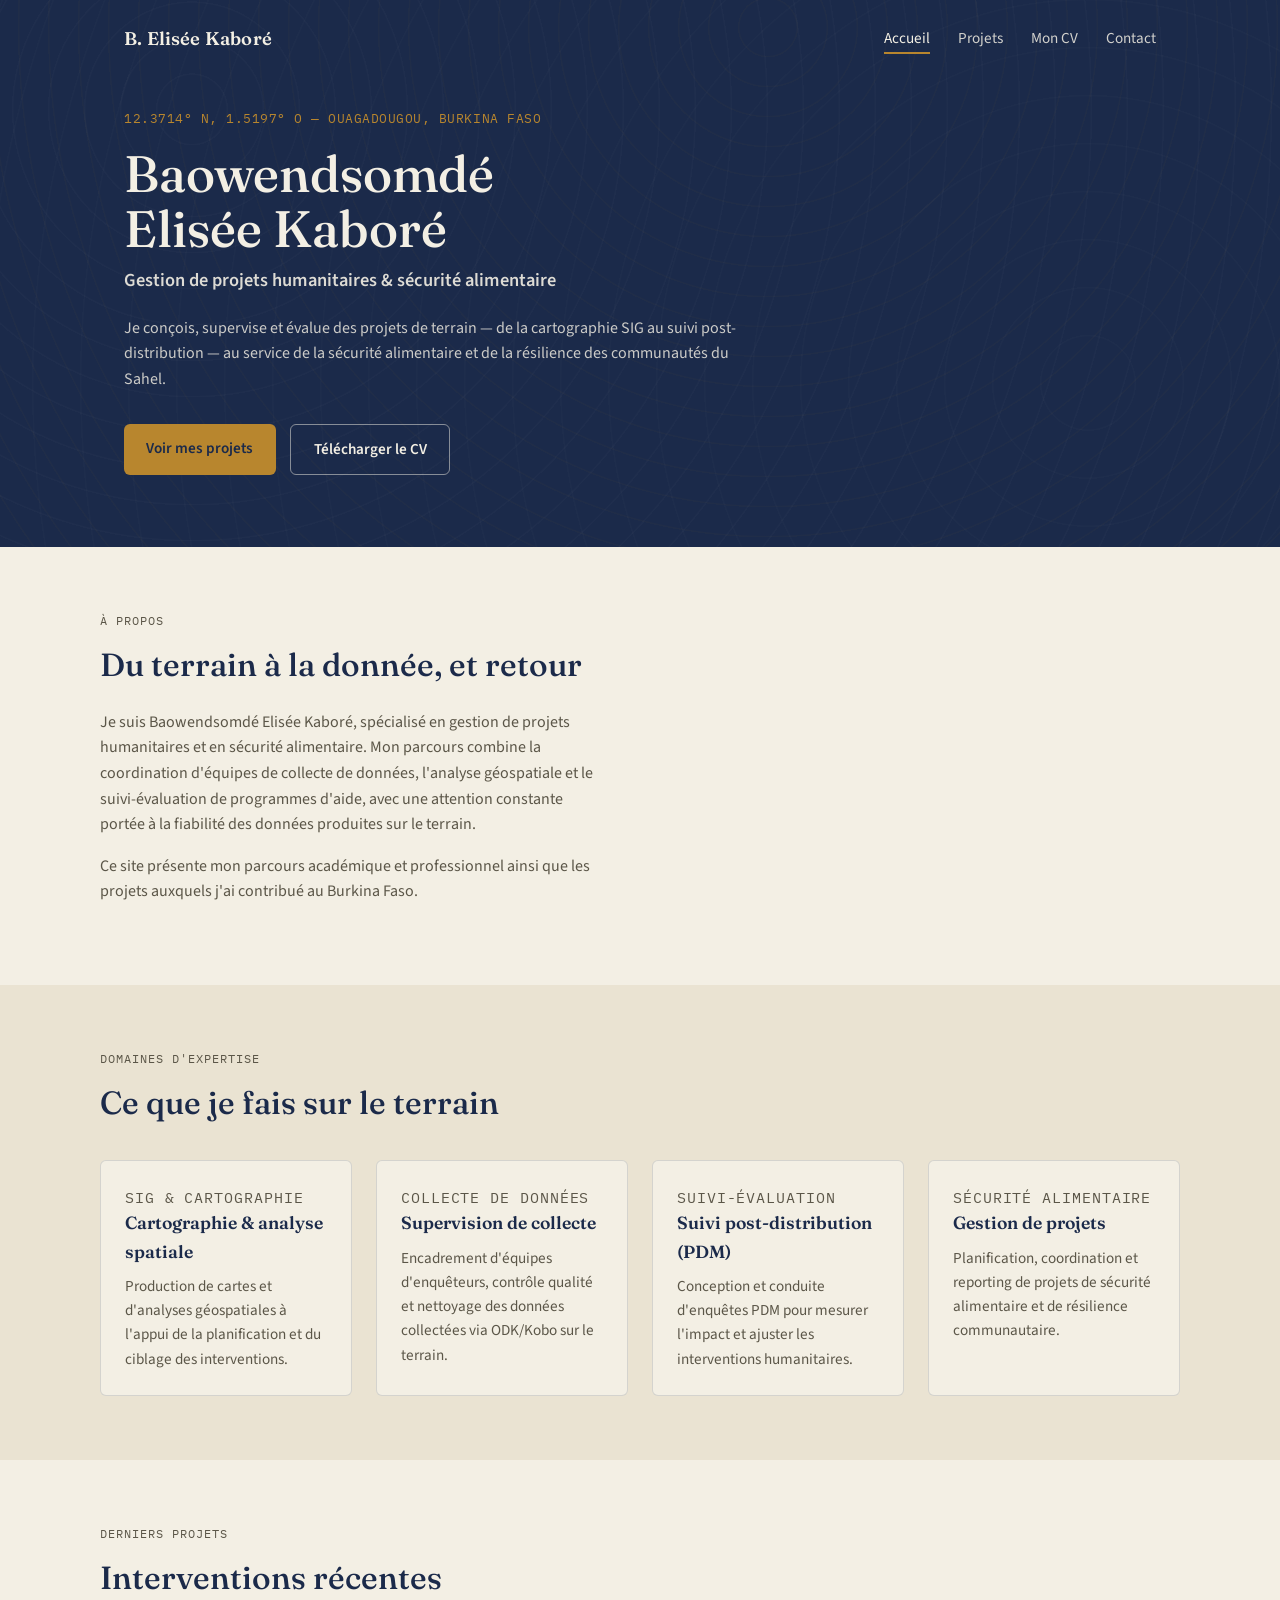
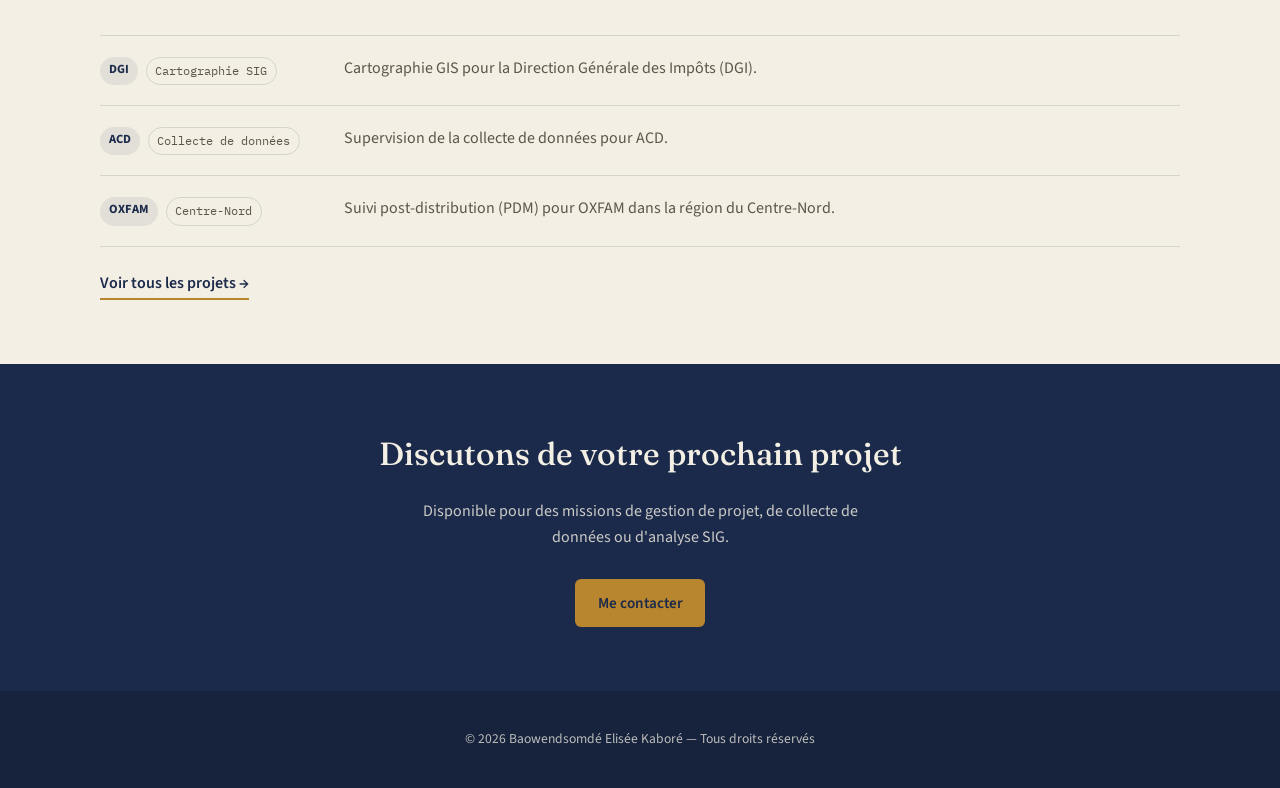
==== index.html @ 7a0c680c "Add files via upload" ====
<!DOCTYPE html>
<html lang="fr">
<head>
  <meta charset="UTF-8">
  <meta name="viewport" content="width=device-width, initial-scale=1.0">
  <title>Baowendsomdé Elisée Kaboré — Gestion de projets humanitaires & sécurité alimentaire</title>
  <meta name="description" content="Site professionnel de Baowendsomdé Elisée Kaboré, spécialiste en gestion de projets humanitaires, sécurité alimentaire et systèmes d'information géographique (SIG) au Burkina Faso.">

  <link rel="preconnect" href="https://fonts.googleapis.com">
  <link rel="preconnect" href="https://fonts.gstatic.com" crossorigin>
  <link href="https://fonts.googleapis.com/css2?family=Fraunces:opsz,wght@9..144,400;9..144,500;9..144,600&family=Source+Sans+3:wght@400;600;700&family=IBM+Plex+Mono:wght@400;500&display=swap" rel="stylesheet">

  <link rel="stylesheet" href="style.css">
</head>
<body>

  <header class="site-header">
    <div class="topo" aria-hidden="true"></div>

    <div class="header-inner">
      <nav class="site-nav">
        <a class="brand" href="index.html">B. Elisée Kaboré</a>
        <button class="nav-toggle" id="navToggle" aria-expanded="false" aria-controls="navList">
          <span></span><span></span><span></span>
          <span class="sr-only">Menu</span>
        </button>
        <ul id="navList" class="nav-list">
          <li><a href="index.html" aria-current="page">Accueil</a></li>
          <li><a href="projets.html">Projets</a></li>
          <li><a href="cv/CV_KABORE_Baowendsomde_Elisee.pdf">Mon CV</a></li>
          <li><a href="contact.html">Contact</a></li>
        </ul>
      </nav>

      <div class="hero">
        <p class="coord-tag">12.3714° N, 1.5197° O — Ouagadougou, Burkina Faso</p>
        <h1>Baowendsomdé Elisée&nbsp;Kaboré</h1>
        <p class="hero-role">Gestion de projets humanitaires &amp; sécurité alimentaire</p>
        <p class="hero-lede">
          Je conçois, supervise et évalue des projets de terrain — de la cartographie SIG
          au suivi post-distribution — au service de la sécurité alimentaire et de la
          résilience des communautés du Sahel.
        </p>
        <div class="hero-actions">
          <a class="btn btn-primary" href="projets.html">Voir mes projets</a>
          <a class="btn btn-ghost" href="cv/CV_KABORE_Baowendsomde_Elisee.pdf">Télécharger le CV</a>
        </div>
      </div>
    </div>
  </header>

  <main>

    <section class="section" id="about" aria-labelledby="about-title">
      <div class="section-inner">
        <p class="eyebrow">À propos</p>
        <h2 id="about-title">Du terrain à la donnée, et retour</h2>
        <p>
          Je suis Baowendsomdé Elisée Kaboré, spécialisé en gestion de projets
          humanitaires et en sécurité alimentaire. Mon parcours combine la
          coordination d'équipes de collecte de données, l'analyse géospatiale
          et le suivi-évaluation de programmes d'aide, avec une attention
          constante portée à la fiabilité des données produites sur le terrain.
        </p>
        <p>
          Ce site présente mon parcours académique et professionnel ainsi que
          les projets auxquels j'ai contribué au Burkina Faso.
        </p>
      </div>
    </section>

    <section class="section section-alt" id="expertise" aria-labelledby="expertise-title">
      <div class="section-inner">
        <p class="eyebrow">Domaines d'expertise</p>
        <h2 id="expertise-title">Ce que je fais sur le terrain</h2>
        <div class="card-grid">
          <article class="card">
            <p class="card-tag">SIG &amp; cartographie</p>
            <h3>Cartographie &amp; analyse spatiale</h3>
            <p>Production de cartes et d'analyses géospatiales à l'appui de la
              planification et du ciblage des interventions.</p>
          </article>
          <article class="card">
            <p class="card-tag">Collecte de données</p>
            <h3>Supervision de collecte</h3>
            <p>Encadrement d'équipes d'enquêteurs, contrôle qualité et
              nettoyage des données collectées via ODK/Kobo sur le terrain.</p>
          </article>
          <article class="card">
            <p class="card-tag">Suivi-évaluation</p>
            <h3>Suivi post-distribution (PDM)</h3>
            <p>Conception et conduite d'enquêtes PDM pour mesurer l'impact et
              ajuster les interventions humanitaires.</p>
          </article>
          <article class="card">
            <p class="card-tag">Sécurité alimentaire</p>
            <h3>Gestion de projets</h3>
            <p>Planification, coordination et reporting de projets de sécurité
              alimentaire et de résilience communautaire.</p>
          </article>
        </div>
      </div>
    </section>

    <section class="section" id="projects" aria-labelledby="projects-title">
      <div class="section-inner">
        <p class="eyebrow">Derniers projets</p>
        <h2 id="projects-title">Interventions récentes</h2>
        <ul class="project-list">
          <li class="project-item">
            <div class="project-meta">
              <span class="tag">DGI</span>
              <span class="tag tag-mono">Cartographie SIG</span>
            </div>
            <p>Cartographie GIS pour la Direction Générale des Impôts (DGI).</p>
          </li>
          <li class="project-item">
            <div class="project-meta">
              <span class="tag">ACD</span>
              <span class="tag tag-mono">Collecte de données</span>
            </div>
            <p>Supervision de la collecte de données pour ACD.</p>
          </li>
          <li class="project-item">
            <div class="project-meta">
              <span class="tag">OXFAM</span>
              <span class="tag tag-mono">Centre-Nord</span>
            </div>
            <p>Suivi post-distribution (PDM) pour OXFAM dans la région du Centre-Nord.</p>
          </li>
        </ul>
        <a class="link-arrow" href="projets.html">Voir tous les projets →</a>
      </div>
    </section>

    <section class="section section-cta" aria-labelledby="cta-title">
      <div class="section-inner">
        <h2 id="cta-title">Discutons de votre prochain projet</h2>
        <p>Disponible pour des missions de gestion de projet, de collecte de données ou d'analyse SIG.</p>
        <a class="btn btn-primary" href="contact.html">Me contacter</a>
      </div>
    </section>

  </main>

  <footer class="site-footer">
    <p>&copy; 2026 Baowendsomdé Elisée Kaboré — Tous droits réservés</p>
  </footer>

  <script>
    const navToggle = document.getElementById('navToggle');
    const navList = document.getElementById('navList');
    navToggle.addEventListener('click', () => {
      const isOpen = navList.classList.toggle('is-open');
      navToggle.setAttribute('aria-expanded', String(isOpen));
    });
  </script>

</body>
</html>
---- style.css ----
/* =========================================================
   Tokens
   ========================================================= */
:root {
  --ink: #1B2A4A;           /* bleu nuit — autorité, headers */
  --ink-soft: #364766;
  --paper: #F3EFE4;         /* papier sable, chaud */
  --paper-alt: #EAE3D2;
  --text: #2E2A22;          /* brun-gris, lisible sur papier */
  --text-muted: #5B5648;
  --ochre: #B8862E;         /* latérite / terre du Sahel */
  --ochre-dark: #93691F;
  --green: #4F6F52;         /* végétation de savane */
  --line: rgba(27, 42, 74, 0.14);

  --font-display: "Fraunces", Georgia, serif;
  --font-body: "Source Sans 3", -apple-system, BlinkMacSystemFont, sans-serif;
  --font-mono: "IBM Plex Mono", ui-monospace, Menlo, monospace;

  --radius: 6px;
  --max-width: 1080px;
}

* { box-sizing: border-box; }

.sr-only {
  position: absolute;
  width: 1px; height: 1px;
  padding: 0; margin: -1px;
  overflow: hidden; clip: rect(0,0,0,0);
  white-space: nowrap; border: 0;
}

html { scroll-behavior: smooth; }

body {
  margin: 0;
  font-family: var(--font-body);
  color: var(--text);
  background: var(--paper);
  line-height: 1.6;
  -webkit-font-smoothing: antialiased;
}

a { color: inherit; }

:focus-visible {
  outline: 3px solid var(--ochre);
  outline-offset: 3px;
}

/* =========================================================
   Header + motif topographique (signature)
   ========================================================= */
.site-header {
  position: relative;
  background: var(--ink);
  color: var(--paper);
  overflow: hidden;
}

.topo {
  position: absolute;
  inset: 0;
  pointer-events: none;
  opacity: 0.35;
  background-image:
    repeating-radial-gradient(circle at 15% 20%, transparent 0 34px, rgba(243,239,228,0.06) 35px 36px),
    repeating-radial-gradient(circle at 85% 70%, transparent 0 46px, rgba(243,239,228,0.05) 47px 48px),
    repeating-radial-gradient(circle at 60% 5%, transparent 0 28px, rgba(184,134,46,0.10) 29px 30px);
}

.header-inner {
  position: relative;
  max-width: var(--max-width);
  margin: 0 auto;
  padding: 1.5rem 1.5rem 4.5rem;
}

.site-nav {
  display: flex;
  align-items: center;
  justify-content: space-between;
  gap: 1rem;
}

.brand {
  font-family: var(--font-display);
  font-weight: 600;
  font-size: 1.15rem;
  text-decoration: none;
  letter-spacing: 0.01em;
}

.nav-list {
  list-style: none;
  display: flex;
  gap: 1.75rem;
  margin: 0;
  padding: 0;
}

.nav-list a {
  text-decoration: none;
  font-size: 0.95rem;
  color: var(--paper);
  opacity: 0.85;
  border-bottom: 2px solid transparent;
  padding-bottom: 3px;
  transition: opacity 0.15s ease, border-color 0.15s ease;
}

.nav-list a:hover,
.nav-list a[aria-current="page"] {
  opacity: 1;
  border-color: var(--ochre);
}

.nav-toggle {
  display: none;
  flex-direction: column;
  gap: 4px;
  background: none;
  border: none;
  cursor: pointer;
  padding: 8px;
}
.nav-toggle span {
  width: 22px;
  height: 2px;
  background: var(--paper);
  display: block;
}

/* Hero */
.hero {
  max-width: 640px;
  margin-top: 3.5rem;
}

.coord-tag {
  font-family: var(--font-mono);
  font-size: 0.8rem;
  letter-spacing: 0.04em;
  color: var(--ochre);
  text-transform: uppercase;
  margin: 0 0 1rem;
}

.hero h1 {
  font-family: var(--font-display);
  font-weight: 500;
  font-size: clamp(2.1rem, 5vw, 3.2rem);
  line-height: 1.08;
  margin: 0 0 0.6rem;
}

.hero-role {
  font-size: 1.15rem;
  color: var(--paper);
  opacity: 0.9;
  margin: 0 0 1.25rem;
  font-weight: 600;
}

.hero-lede {
  color: var(--paper);
  opacity: 0.82;
  margin: 0 0 2rem;
}

.hero-actions {
  display: flex;
  gap: 0.9rem;
  flex-wrap: wrap;
}

/* Buttons */
.btn {
  display: inline-block;
  text-decoration: none;
  padding: 0.75rem 1.4rem;
  border-radius: var(--radius);
  font-weight: 600;
  font-size: 0.95rem;
  transition: transform 0.15s ease, background 0.15s ease, border-color 0.15s ease;
}
.btn:hover { transform: translateY(-1px); }

.btn-primary {
  background: var(--ochre);
  color: var(--ink);
}
.btn-primary:hover { background: var(--ochre-dark); }

.btn-ghost {
  border: 1.5px solid rgba(243,239,228,0.5);
  color: var(--paper);
}
.btn-ghost:hover { border-color: var(--paper); }

/* =========================================================
   Sections
   ========================================================= */
.section { padding: 4rem 1.5rem; }
.section-alt { background: var(--paper-alt); }

.section-inner {
  max-width: var(--max-width);
  margin: 0 auto;
}

.eyebrow {
  font-family: var(--font-mono);
  font-size: 0.78rem;
  letter-spacing: 0.08em;
  text-transform: uppercase;
  color: var(--ochre-dark);
  margin: 0 0 0.5rem;
}

.section h2 {
  font-family: var(--font-display);
  font-weight: 500;
  font-size: clamp(1.5rem, 3vw, 2rem);
  color: var(--ink);
  margin: 0 0 1.25rem;
  max-width: 32ch;
}

.section > .section-inner > p {
  max-width: 62ch;
  color: var(--text-muted);
}

/* Cards */
.card-grid {
  display: grid;
  grid-template-columns: repeat(auto-fit, minmax(230px, 1fr));
  gap: 1.5rem;
  margin-top: 2rem;
}

.card {
  background: var(--paper);
  border: 1px solid var(--line);
  border-radius: var(--radius);
  padding: 1.5rem;
}

.card-tag {
  font-family: var(--font-mono);
  font-size: 0.72rem;
  letter-spacing: 0.06em;
  text-transform: uppercase;
  color: var(--green);
  margin: 0 0 0.6rem;
}

.card h3 {
  font-family: var(--font-display);
  font-size: 1.1rem;
  font-weight: 600;
  margin: 0 0 0.5rem;
  color: var(--ink);
}

.card p {
  margin: 0;
  color: var(--text-muted);
  font-size: 0.95rem;
}

/* Project list */
.project-list {
  list-style: none;
  margin: 2rem 0 1.5rem;
  padding: 0;
  border-top: 1px solid var(--line);
}

.project-item {
  padding: 1.25rem 0;
  border-bottom: 1px solid var(--line);
  display: flex;
  flex-wrap: wrap;
  align-items: baseline;
  gap: 0.5rem 1.5rem;
}

.project-meta {
  display: flex;
  gap: 0.5rem;
  min-width: 220px;
}

.tag {
  font-size: 0.78rem;
  font-weight: 700;
  color: var(--ink);
  background: rgba(27,42,74,0.08);
  padding: 0.2rem 0.55rem;
  border-radius: 999px;
}

.tag-mono {
  font-family: var(--font-mono);
  font-weight: 400;
  color: var(--text-muted);
  background: transparent;
  border: 1px solid var(--line);
}

.project-item p {
  margin: 0;
  color: var(--text-muted);
}

.link-arrow {
  display: inline-block;
  text-decoration: none;
  font-weight: 600;
  color: var(--ink);
  border-bottom: 2px solid var(--ochre);
  padding-bottom: 2px;
}

/* CTA */
.section-cta {
  background: var(--ink);
  color: var(--paper);
  text-align: center;
}
.section-cta h2 { color: var(--paper); max-width: none; }
.section-cta p { color: var(--paper); opacity: 0.82; margin: 0 auto 1.75rem; max-width: 50ch; }
.section-cta .section-inner p { color: var(--paper); }

/* Footer */
.site-footer {
  background: #17233D;
  color: rgba(243,239,228,0.75);
  text-align: center;
  padding: 1.5rem;
  font-size: 0.85rem;
}

/* =========================================================
   Responsive
   ========================================================= */
@media (max-width: 720px) {
  .nav-toggle { display: flex; }
  .nav-list {
    position: absolute;
    top: 100%;
    left: 0;
    right: 0;
    background: var(--ink);
    flex-direction: column;
    gap: 0;
    padding: 0.5rem 1.5rem 1rem;
    display: none;
  }
  .nav-list.is-open { display: flex; }
  .nav-list li { padding: 0.5rem 0; }
  .header-inner { padding-bottom: 3rem; }
}

@media (prefers-reduced-motion: reduce) {
  html { scroll-behavior: auto; }
  .btn:hover { transform: none; }
}
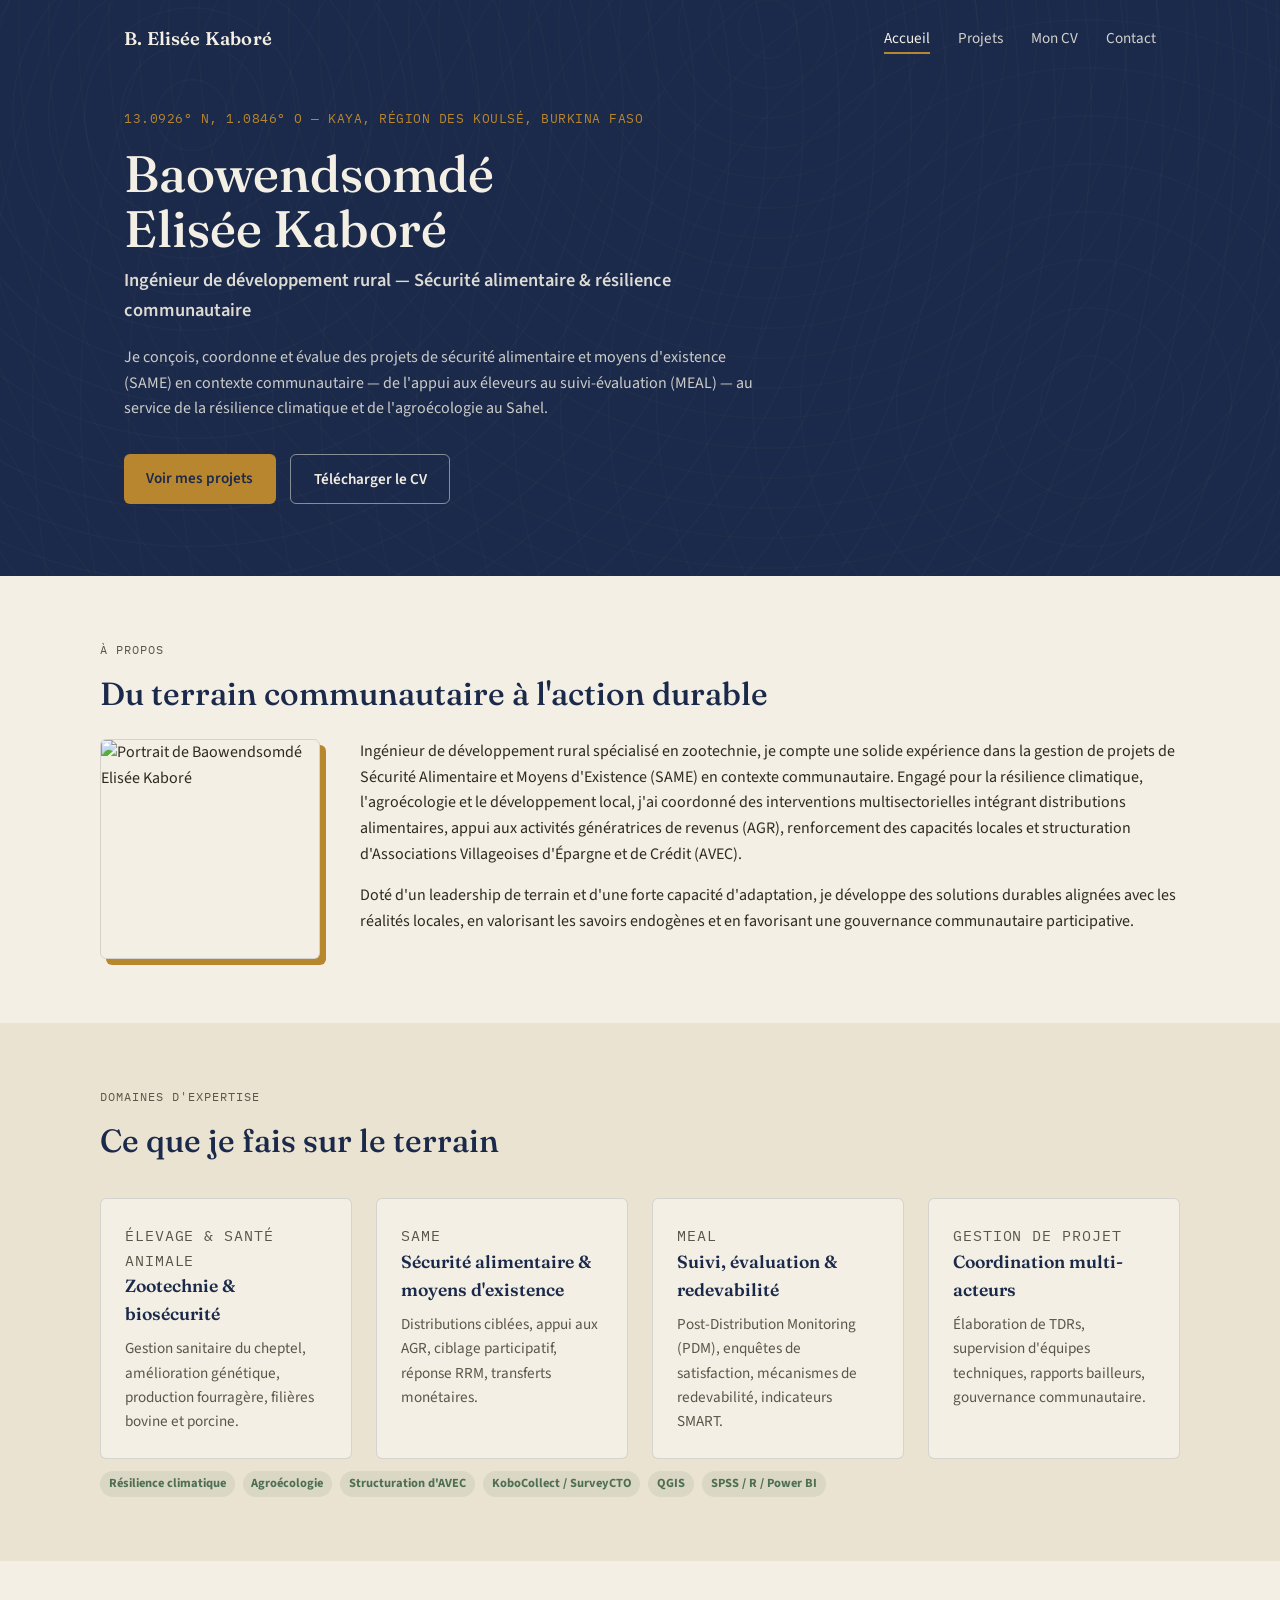
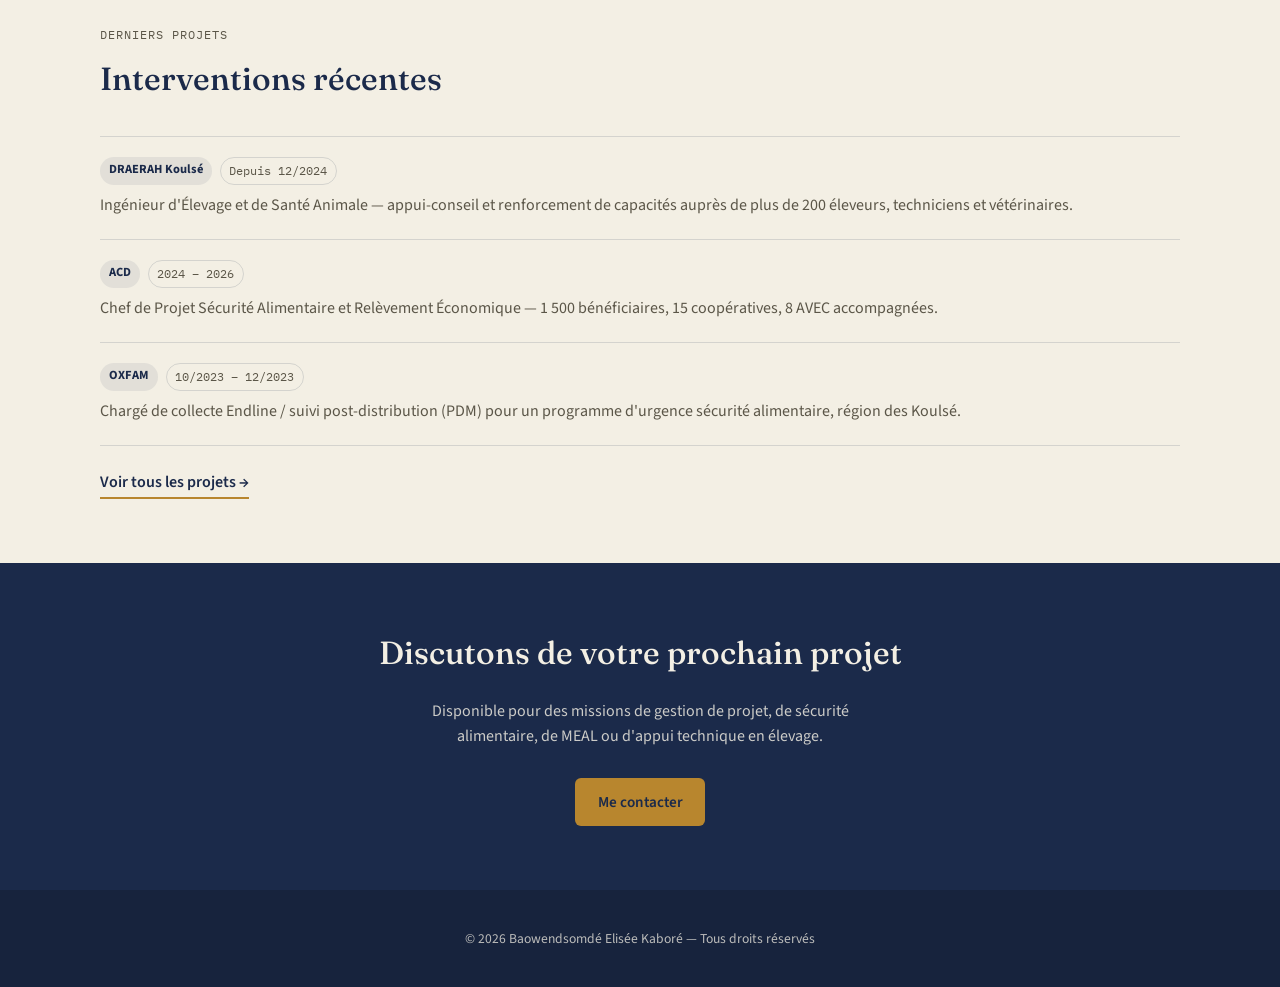
==== commit abbc9f81: "Add files via upload" ====
--- a/index.html
+++ b/index.html
@@ -3,8 +3,8 @@
 <head>
   <meta charset="UTF-8">
   <meta name="viewport" content="width=device-width, initial-scale=1.0">
-  <title>Baowendsomdé Elisée Kaboré — Gestion de projets humanitaires & sécurité alimentaire</title>
-  <meta name="description" content="Site professionnel de Baowendsomdé Elisée Kaboré, spécialiste en gestion de projets humanitaires, sécurité alimentaire et systèmes d'information géographique (SIG) au Burkina Faso.">
+  <title>Baowendsomdé Elisée Kaboré — Ingénieur de développement rural | Sécurité alimentaire & résilience</title>
+  <meta name="description" content="Site professionnel de Baowendsomdé Elisée Kaboré, ingénieur de développement rural spécialisé en sécurité alimentaire, moyens d'existence (SAME), MEAL et élevage durable au Burkina Faso.">
 
   <link rel="preconnect" href="https://fonts.googleapis.com">
   <link rel="preconnect" href="https://fonts.gstatic.com" crossorigin>
@@ -33,13 +33,14 @@
       </nav>
 
       <div class="hero">
-        <p class="coord-tag">12.3714° N, 1.5197° O — Ouagadougou, Burkina Faso</p>
+        <p class="coord-tag">13.0926° N, 1.0846° O — Kaya, Région des Koulsé, Burkina Faso</p>
         <h1>Baowendsomdé Elisée&nbsp;Kaboré</h1>
-        <p class="hero-role">Gestion de projets humanitaires &amp; sécurité alimentaire</p>
+        <p class="hero-role">Ingénieur de développement rural — Sécurité alimentaire &amp; résilience communautaire</p>
         <p class="hero-lede">
-          Je conçois, supervise et évalue des projets de terrain — de la cartographie SIG
-          au suivi post-distribution — au service de la sécurité alimentaire et de la
-          résilience des communautés du Sahel.
+          Je conçois, coordonne et évalue des projets de sécurité alimentaire et moyens
+          d'existence (SAME) en contexte communautaire — de l'appui aux éleveurs au
+          suivi-évaluation (MEAL) — au service de la résilience climatique et de
+          l'agroécologie au Sahel.
         </p>
         <div class="hero-actions">
           <a class="btn btn-primary" href="projets.html">Voir mes projets</a>
@@ -54,18 +55,31 @@
     <section class="section" id="about" aria-labelledby="about-title">
       <div class="section-inner">
         <p class="eyebrow">À propos</p>
-        <h2 id="about-title">Du terrain à la donnée, et retour</h2>
-        <p>
-          Je suis Baowendsomdé Elisée Kaboré, spécialisé en gestion de projets
-          humanitaires et en sécurité alimentaire. Mon parcours combine la
-          coordination d'équipes de collecte de données, l'analyse géospatiale
-          et le suivi-évaluation de programmes d'aide, avec une attention
-          constante portée à la fiabilité des données produites sur le terrain.
-        </p>
-        <p>
-          Ce site présente mon parcours académique et professionnel ainsi que
-          les projets auxquels j'ai contribué au Burkina Faso.
-        </p>
+        <h2 id="about-title">Du terrain communautaire à l'action durable</h2>
+        <div class="about-grid">
+          <div class="portrait-frame">
+            <img src="assets/portrait.jpg" alt="Portrait de Baowendsomdé Elisée Kaboré" width="220" height="220">
+          </div>
+          <div class="about-text">
+            <p>
+              Ingénieur de développement rural spécialisé en zootechnie, je
+              compte une solide expérience dans la gestion de projets de
+              Sécurité Alimentaire et Moyens d'Existence (SAME) en contexte
+              communautaire. Engagé pour la résilience climatique,
+              l'agroécologie et le développement local, j'ai coordonné des
+              interventions multisectorielles intégrant distributions
+              alimentaires, appui aux activités génératrices de revenus
+              (AGR), renforcement des capacités locales et structuration
+              d'Associations Villageoises d'Épargne et de Crédit (AVEC).
+            </p>
+            <p>
+              Doté d'un leadership de terrain et d'une forte capacité
+              d'adaptation, je développe des solutions durables alignées
+              avec les réalités locales, en valorisant les savoirs endogènes
+              et en favorisant une gouvernance communautaire participative.
+            </p>
+          </div>
+        </div>
       </div>
     </section>
 
@@ -75,29 +89,37 @@
         <h2 id="expertise-title">Ce que je fais sur le terrain</h2>
         <div class="card-grid">
           <article class="card">
-            <p class="card-tag">SIG &amp; cartographie</p>
-            <h3>Cartographie &amp; analyse spatiale</h3>
-            <p>Production de cartes et d'analyses géospatiales à l'appui de la
-              planification et du ciblage des interventions.</p>
+            <p class="card-tag">Élevage &amp; santé animale</p>
+            <h3>Zootechnie &amp; biosécurité</h3>
+            <p>Gestion sanitaire du cheptel, amélioration génétique,
+              production fourragère, filières bovine et porcine.</p>
           </article>
           <article class="card">
-            <p class="card-tag">Collecte de données</p>
-            <h3>Supervision de collecte</h3>
-            <p>Encadrement d'équipes d'enquêteurs, contrôle qualité et
-              nettoyage des données collectées via ODK/Kobo sur le terrain.</p>
+            <p class="card-tag">SAME</p>
+            <h3>Sécurité alimentaire &amp; moyens d'existence</h3>
+            <p>Distributions ciblées, appui aux AGR, ciblage participatif,
+              réponse RRM, transferts monétaires.</p>
           </article>
           <article class="card">
-            <p class="card-tag">Suivi-évaluation</p>
-            <h3>Suivi post-distribution (PDM)</h3>
-            <p>Conception et conduite d'enquêtes PDM pour mesurer l'impact et
-              ajuster les interventions humanitaires.</p>
+            <p class="card-tag">MEAL</p>
+            <h3>Suivi, évaluation &amp; redevabilité</h3>
+            <p>Post-Distribution Monitoring (PDM), enquêtes de satisfaction,
+              mécanismes de redevabilité, indicateurs SMART.</p>
           </article>
           <article class="card">
-            <p class="card-tag">Sécurité alimentaire</p>
-            <h3>Gestion de projets</h3>
-            <p>Planification, coordination et reporting de projets de sécurité
-              alimentaire et de résilience communautaire.</p>
+            <p class="card-tag">Gestion de projet</p>
+            <h3>Coordination multi-acteurs</h3>
+            <p>Élaboration de TDRs, supervision d'équipes techniques,
+              rapports bailleurs, gouvernance communautaire.</p>
           </article>
+        </div>
+        <div class="skills-list">
+          <span class="tag">Résilience climatique</span>
+          <span class="tag">Agroécologie</span>
+          <span class="tag">Structuration d'AVEC</span>
+          <span class="tag">KoboCollect / SurveyCTO</span>
+          <span class="tag">QGIS</span>
+          <span class="tag">SPSS / R / Power BI</span>
         </div>
       </div>
     </section>
@@ -109,24 +131,24 @@
         <ul class="project-list">
           <li class="project-item">
             <div class="project-meta">
-              <span class="tag">DGI</span>
-              <span class="tag tag-mono">Cartographie SIG</span>
+              <span class="tag">DRAERAH Koulsé</span>
+              <span class="tag tag-mono">Depuis 12/2024</span>
             </div>
-            <p>Cartographie GIS pour la Direction Générale des Impôts (DGI).</p>
+            <p>Ingénieur d'Élevage et de Santé Animale — appui-conseil et renforcement de capacités auprès de plus de 200 éleveurs, techniciens et vétérinaires.</p>
           </li>
           <li class="project-item">
             <div class="project-meta">
               <span class="tag">ACD</span>
-              <span class="tag tag-mono">Collecte de données</span>
+              <span class="tag tag-mono">2024 – 2026</span>
             </div>
-            <p>Supervision de la collecte de données pour ACD.</p>
+            <p>Chef de Projet Sécurité Alimentaire et Relèvement Économique — 1 500 bénéficiaires, 15 coopératives, 8 AVEC accompagnées.</p>
           </li>
           <li class="project-item">
             <div class="project-meta">
               <span class="tag">OXFAM</span>
-              <span class="tag tag-mono">Centre-Nord</span>
+              <span class="tag tag-mono">10/2023 – 12/2023</span>
             </div>
-            <p>Suivi post-distribution (PDM) pour OXFAM dans la région du Centre-Nord.</p>
+            <p>Chargé de collecte Endline / suivi post-distribution (PDM) pour un programme d'urgence sécurité alimentaire, région des Koulsé.</p>
           </li>
         </ul>
         <a class="link-arrow" href="projets.html">Voir tous les projets →</a>
@@ -136,7 +158,7 @@
     <section class="section section-cta" aria-labelledby="cta-title">
       <div class="section-inner">
         <h2 id="cta-title">Discutons de votre prochain projet</h2>
-        <p>Disponible pour des missions de gestion de projet, de collecte de données ou d'analyse SIG.</p>
+        <p>Disponible pour des missions de gestion de projet, de sécurité alimentaire, de MEAL ou d'appui technique en élevage.</p>
         <a class="btn btn-primary" href="contact.html">Me contacter</a>
       </div>
     </section>
--- a/style.css
+++ b/style.css
@@ -342,6 +342,173 @@
   text-align: center;
   padding: 1.5rem;
   font-size: 0.85rem;
+}
+
+/* =========================================================
+   About — portrait + texte
+   ========================================================= */
+.about-grid {
+  display: grid;
+  grid-template-columns: 220px 1fr;
+  gap: 2.5rem;
+  align-items: start;
+}
+
+.portrait-frame {
+  position: relative;
+  width: 220px;
+}
+
+.portrait-frame img {
+  display: block;
+  width: 220px;
+  height: 220px;
+  object-fit: cover;
+  border-radius: var(--radius);
+  border: 1px solid var(--line);
+  box-shadow: 6px 6px 0 var(--ochre);
+}
+
+.about-grid .about-text p:first-child { margin-top: 0; }
+
+/* =========================================================
+   Timeline — expérience
+   ========================================================= */
+.timeline {
+  margin-top: 2rem;
+  border-top: 1px solid var(--line);
+}
+
+.timeline-item {
+  padding: 1.75rem 0;
+  border-bottom: 1px solid var(--line);
+}
+
+.timeline-head {
+  display: flex;
+  flex-wrap: wrap;
+  align-items: baseline;
+  justify-content: space-between;
+  gap: 0.4rem 1rem;
+  margin-bottom: 0.35rem;
+}
+
+.timeline-role {
+  font-family: var(--font-display);
+  font-weight: 600;
+  font-size: 1.05rem;
+  color: var(--ink);
+  margin: 0;
+}
+
+.timeline-period {
+  font-family: var(--font-mono);
+  font-size: 0.78rem;
+  color: var(--ochre-dark);
+  white-space: nowrap;
+}
+
+.timeline-org {
+  font-size: 0.9rem;
+  color: var(--text-muted);
+  margin: 0 0 0.75rem;
+}
+
+.timeline-item ul {
+  margin: 0;
+  padding-left: 1.1rem;
+  color: var(--text-muted);
+}
+
+.timeline-item li { margin-bottom: 0.4rem; }
+.timeline-item li:last-child { margin-bottom: 0; }
+
+.timeline-stat {
+  display: inline-block;
+  margin-top: 0.6rem;
+  font-family: var(--font-mono);
+  font-size: 0.78rem;
+  color: var(--green);
+}
+
+/* Skills list (tags) */
+.skills-list {
+  display: flex;
+  flex-wrap: wrap;
+  gap: 0.5rem;
+  margin-top: 0.75rem;
+}
+
+.skills-list .tag { background: rgba(79,111,82,0.10); color: var(--green); }
+
+/* Education / certifications */
+.edu-list {
+  list-style: none;
+  margin: 1.5rem 0 0;
+  padding: 0;
+}
+.edu-list li {
+  padding: 0.9rem 0;
+  border-bottom: 1px solid var(--line);
+  display: flex;
+  flex-wrap: wrap;
+  gap: 0.25rem 1rem;
+  justify-content: space-between;
+}
+.edu-list .edu-period {
+  font-family: var(--font-mono);
+  font-size: 0.78rem;
+  color: var(--ochre-dark);
+  white-space: nowrap;
+}
+.edu-list .edu-title { color: var(--ink); font-weight: 600; }
+.edu-list .edu-place { color: var(--text-muted); font-size: 0.9rem; display: block; }
+
+.cert-list {
+  columns: 2;
+  column-gap: 2.5rem;
+  margin: 1.5rem 0 0;
+  padding-left: 1.1rem;
+  color: var(--text-muted);
+}
+.cert-list li { margin-bottom: 0.6rem; break-inside: avoid; }
+
+/* Contact page */
+.contact-grid {
+  display: grid;
+  grid-template-columns: repeat(auto-fit, minmax(220px, 1fr));
+  gap: 1.5rem;
+  margin-top: 2rem;
+}
+.contact-card {
+  background: var(--paper-alt);
+  border: 1px solid var(--line);
+  border-radius: var(--radius);
+  padding: 1.5rem;
+}
+.contact-card p.card-tag { margin-bottom: 0.6rem; }
+.contact-card a {
+  color: var(--ink);
+  font-weight: 600;
+  text-decoration: none;
+  border-bottom: 2px solid var(--ochre);
+}
+
+.lang-list { list-style: none; padding: 0; margin: 1.5rem 0 0; }
+.lang-list li {
+  display: flex;
+  justify-content: space-between;
+  padding: 0.6rem 0;
+  border-bottom: 1px solid var(--line);
+  color: var(--text-muted);
+}
+.lang-list .lang-name { color: var(--ink); font-weight: 600; }
+
+@media (max-width: 640px) {
+  .about-grid { grid-template-columns: 1fr; }
+  .portrait-frame { width: 160px; }
+  .portrait-frame img { width: 160px; height: 160px; }
+  .cert-list { columns: 1; }
 }
 
 /* =========================================================
